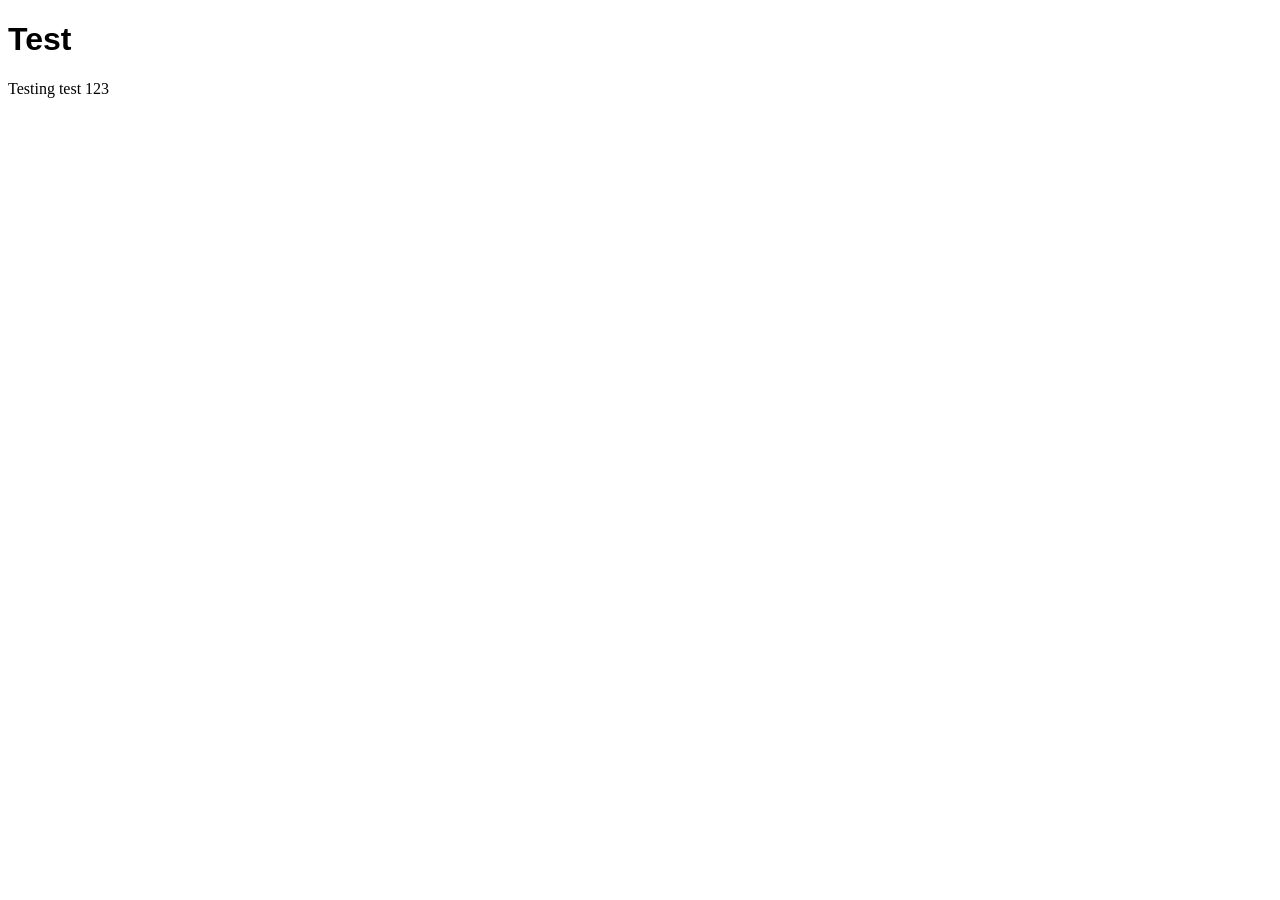
==== index.html @ a451917a "Initial commit" ====
<!DOCTYPE html>
<html lang="en">
<head>
    <meta charset="UTF-8" />
    <meta name="viewport" content="width=device-width, initial-scale=1.0" />
    <title> Eli Browne </title>
    <link rel="stylesheet" href="style.css" />
</head>
<body>
    <h1> Test </h1>
    <p> Testing test 123 </p>
</body>
</html>
---- style.css ----
h1 {
    font-family: Arial, Helvetica, sans-serif;
}
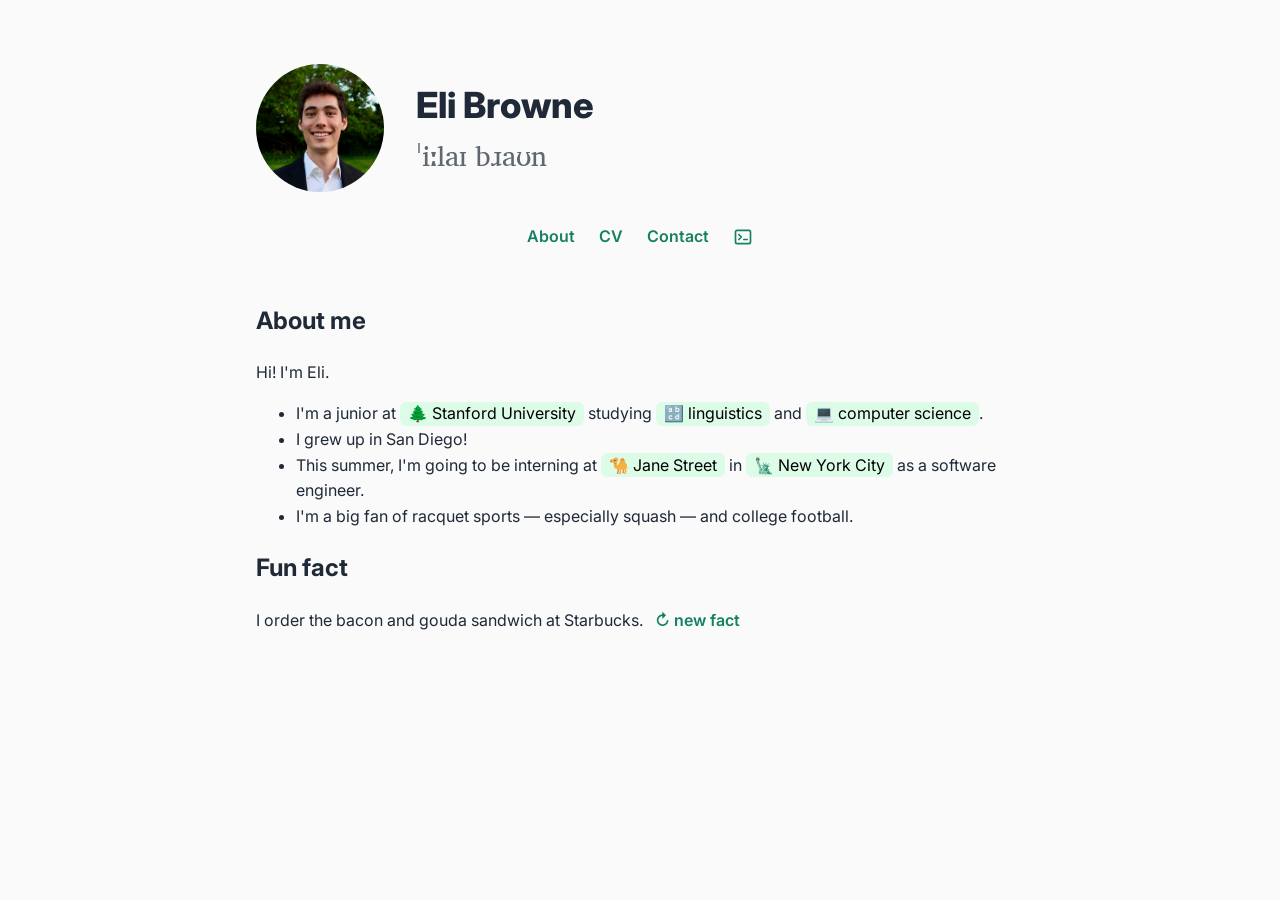
==== commit e7908beb: "Updated profile picture" ====
--- a/index.html
+++ b/index.html
@@ -3,11 +3,80 @@
 <head>
     <meta charset="UTF-8" />
     <meta name="viewport" content="width=device-width, initial-scale=1.0" />
-    <title> Eli Browne </title>
+    <title>Eli Browne</title>
+    <link rel="icon" href="favicon.svg" type="image/svg+xml">
+    <link rel="preconnect" href="https://fonts.googleapis.com">
+    <link rel="preconnect" href="https://fonts.gstatic.com" crossorigin>
+    <link href="https://fonts.googleapis.com/css2?family=Inter:wght@300;400;500;600;700;800&family=Charis+SIL:wght@400;700&family=Noto+Serif:wght@400;500&display=swap" rel="stylesheet">
     <link rel="stylesheet" href="style.css" />
 </head>
 <body>
-    <h1> Test </h1>
-    <p> Testing test 123 </p>
+    <div class="page">
+        <header class="intro">
+            <div class="avatar"><img src="headshot.jpg" alt="Eli Browne"></div>
+            <div class="intro-text">
+                <h1 class="heading">Eli Browne</h1>
+                <p class="heading-sub"><span class="ipa" lang="en-fonipa">ˈiːlaɪ bɹaʊn</span></p>
+                
+            </div>
+        </header>
+
+        <nav class="topnav" aria-label="navigation">
+            <a href="index.html">About</a>
+            <a href="cv.html">CV</a>
+            <a href="contact.html">Contact</a>
+            <a href="#terminal" class="terminal-link" aria-label="Interactive terminal">
+                <svg viewBox="0 0 24 24" width="20" height="20" fill="none"
+                     stroke="currentColor" stroke-width="2"
+                     stroke-linecap="round" stroke-linejoin="round" aria-hidden="true">
+                    <rect x="3" y="4" width="18" height="16" rx="2"></rect>
+                    <polyline points="7 9 10 12 7 15"></polyline>
+                    <line x1="13" y1="15" x2="17" y2="15"></line>
+                </svg>
+            </a>
+        </nav>
+
+        <main>
+            <h2> About me </h2>
+            <p>Hi! I'm Eli.</p>
+            <ul>
+                <li>I'm a junior at <span class="tag">🌲 Stanford University</span> studying <span class="tag">🔡 linguistics</span> and <span class="tag">💻 computer science</span>.</li>
+                <li>I grew up in San Diego!</li>
+                <li>This summer, I'm going to be interning at <span class="tag">🐪 Jane Street</span> in <span class="tag">🗽 New York City</span> as a software engineer.</li>
+                <li>I'm a big fan of racquet sports — especially squash — and college football.</li>
+            </ul>
+
+            <h2> Fun fact </h2>
+            <span id="fun-fact-text">Loading…</span>
+            <a href="#" id="fun-fact-reroll" class="fun-fact-reroll">↻ new fact</a>
+        </main>
+    </div>
+
+    <script>
+        const factEl = document.getElementById('fun-fact-text');
+        let factsList = [];
+
+        function showRandomFact() {
+            if (factsList.length === 0) return;
+            const i = Math.floor(Math.random() * factsList.length);
+            factEl.innerHTML = factsList[i];
+        }
+
+        fetch('facts.json')
+            .then(res => res.json())
+            .then(facts => {
+                factsList = facts;
+                showRandomFact();
+            })
+            .catch(() => {
+                factEl.innerHTML = "My middle name is William.";
+            });
+
+        document.getElementById('fun-fact-reroll')
+            .addEventListener('click', (e) => {
+                e.preventDefault();
+                showRandomFact();
+            });
+    </script>
 </body>
-</html>+</html>
--- a/style.css
+++ b/style.css
@@ -1,3 +1,136 @@
-h1 {
-    font-family: Arial, Helvetica, sans-serif;
-}+html, body {
+    margin: 0;
+    padding: 0;
+}
+
+body {
+    font-family: 'Inter', Arial, Helvetica, sans-serif;
+    line-height: 1.6;
+    color: #1f2937;
+    background: #fafafa;
+}
+
+.page {
+    max-width: 48rem;
+    margin: 0 auto;
+    padding: 2rem 1.5rem 4rem;
+}
+
+.topnav {
+    display: flex;
+    gap: 1.5rem;
+    justify-content: center;
+    padding: 1rem 0 2rem;
+    /* border-bottom: 1px solid #e5e7eb; */
+    margin-bottom: 1rem;
+}
+
+.topnav a {
+    color: #158062;
+    font-weight: 600;
+    text-decoration: none;
+    transition: opacity 0.15s ease;
+}
+
+.topnav a:hover {
+    opacity: 0.6;
+    text-decoration: none;
+}
+
+.topnav a.terminal-link {
+    display: inline-flex;
+    align-items: center;
+}
+
+.intro {
+    display: flex;
+    align-items: center;
+    gap: 2rem;
+    margin: 2rem 0 1rem;
+}
+
+.avatar {
+    flex-shrink: 0;
+    width: 8rem;
+    height: 8rem;
+    border-radius: 50%;
+    background: #dcfce7;
+    overflow: hidden;
+}
+
+.avatar img {
+    width: 100%;
+    height: 100%;
+    object-fit: cover;
+    transform: scale(1.3);
+    transform-origin: center center;
+}
+
+.intro-text {
+    min-width: 0;
+}
+
+.heading {
+    font-weight: 800;
+    font-size: 2.25rem;
+    margin: 0;
+}
+
+.heading-sub {
+    font-weight: 500;
+    font-size: 1.75rem;
+    opacity: 0.7;
+    margin: 0 0 0 0;
+}
+
+.ipa {
+    font-family: 'Charis SIL', 'Gentium Plus',
+                 'Noto Serif', 'Cambria', Georgia, serif;
+    font-feature-settings: "kern" 1;
+}
+
+h2 {
+    font-size: 1.5rem;
+    font-weight: 700;
+}
+
+.fun-fact-reroll {
+    color: #158062;
+    font-weight: 600;
+    text-decoration: none;
+    margin-left: 0.5rem;
+    transition: opacity 0.15s ease;
+}
+
+.fun-fact-reroll:hover {
+    opacity: 0.6;
+    text-decoration: none;
+}
+
+.tag {
+    display: inline-block;
+    padding: 0.05rem 0.5rem;
+    background-color: #dcfce7;
+    color: black;
+    border-radius: 0.4rem;
+    font-weight: 400;
+    line-height: 1.4;
+    white-space: nowrap;
+}
+
+@media (max-width: 600px) {
+    .intro {
+        flex-direction: column;
+        align-items: flex-start;
+        gap: 1.25rem;
+    }
+
+    .avatar {
+        width: 5rem;
+        height: 5rem;
+    }
+
+    .heading {
+        font-size: 1.75rem;
+    }
+}
